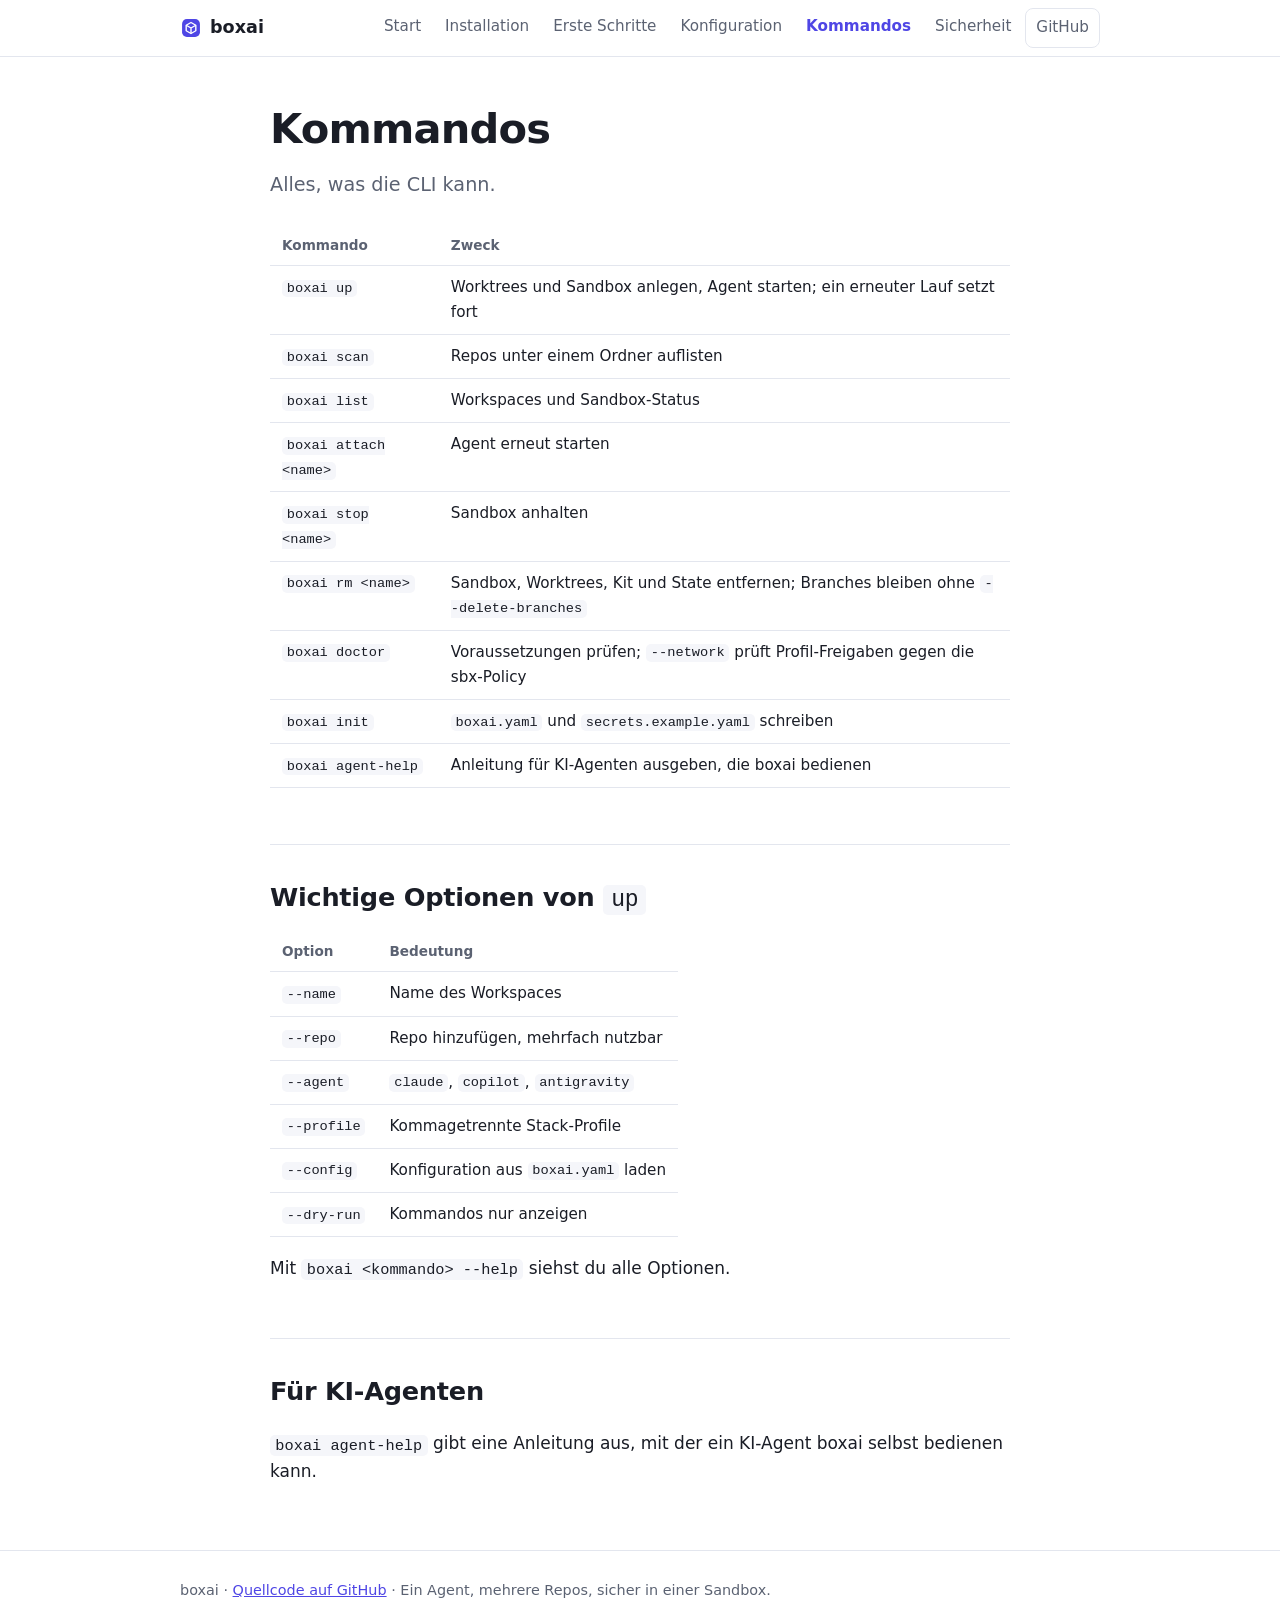
==== docs/commands.html @ be82b008 "Webseite: Getting Started, Installation, Konfiguration, Befehle, Sicherheit Co-Authored-By: Claude S" ====
<!doctype html>
<html lang="de">
<head>
<meta charset="utf-8">
<meta name="viewport" content="width=device-width, initial-scale=1">
<title>Kommandos · boxai</title>
<meta name="description" content="Alle boxai-Kommandos im Überblick.">
<link rel="icon" href="favicon.svg" type="image/svg+xml">
<link rel="stylesheet" href="style.css">
</head>
<body>
<header class="top"><div class="wrap bar">
<a class="brand" href="index.html"><svg width="22" height="22" viewBox="0 0 32 32" aria-hidden="true"><use href="favicon.svg#i"/></svg>boxai</a>
<nav><a href="index.html">Start</a><a href="installation.html">Installation</a><a href="getting-started.html">Erste Schritte</a><a href="configuration.html">Konfiguration</a><a href="commands.html" aria-current="page">Kommandos</a><a href="security.html">Sicherheit</a><a class="gh" href="https://github.com/feierabendgewitter/boxai">GitHub</a></nav>
</div></header>
<main class="wrap doc"><h1>Kommandos</h1><p class="lead">Alles, was die CLI kann.</p>
<table><tr><th>Kommando</th><th>Zweck</th></tr><tr><td><code>boxai up</code></td><td>Worktrees und Sandbox anlegen, Agent starten; ein erneuter Lauf setzt fort</td></tr><tr><td><code>boxai scan</code></td><td>Repos unter einem Ordner auflisten</td></tr><tr><td><code>boxai list</code></td><td>Workspaces und Sandbox-Status</td></tr><tr><td><code>boxai attach &lt;name&gt;</code></td><td>Agent erneut starten</td></tr><tr><td><code>boxai stop &lt;name&gt;</code></td><td>Sandbox anhalten</td></tr><tr><td><code>boxai rm &lt;name&gt;</code></td><td>Sandbox, Worktrees, Kit und State entfernen; Branches bleiben ohne <code>--delete-branches</code></td></tr><tr><td><code>boxai doctor</code></td><td>Voraussetzungen prüfen; <code>--network</code> prüft Profil-Freigaben gegen die sbx-Policy</td></tr><tr><td><code>boxai init</code></td><td><code>boxai.yaml</code> und <code>secrets.example.yaml</code> schreiben</td></tr><tr><td><code>boxai agent-help</code></td><td>Anleitung für KI-Agenten ausgeben, die boxai bedienen</td></tr></table>
<h2>Wichtige Optionen von <code>up</code></h2>
<table>
<tr><th>Option</th><th>Bedeutung</th></tr>
<tr><td><code>--name</code></td><td>Name des Workspaces</td></tr>
<tr><td><code>--repo</code></td><td>Repo hinzufügen, mehrfach nutzbar</td></tr>
<tr><td><code>--agent</code></td><td><code>claude</code>, <code>copilot</code>, <code>antigravity</code></td></tr>
<tr><td><code>--profile</code></td><td>Kommagetrennte Stack-Profile</td></tr>
<tr><td><code>--config</code></td><td>Konfiguration aus <code>boxai.yaml</code> laden</td></tr>
<tr><td><code>--dry-run</code></td><td>Kommandos nur anzeigen</td></tr>
</table>
<p>Mit <code>boxai &lt;kommando&gt; --help</code> siehst du alle Optionen.</p>
<h2>Für KI-Agenten</h2>
<p><code>boxai agent-help</code> gibt eine Anleitung aus, mit der ein KI-Agent boxai selbst bedienen kann.</p>
</main>
<footer><div class="wrap">boxai · <a href="https://github.com/feierabendgewitter/boxai">Quellcode auf GitHub</a> · Ein Agent, mehrere Repos, sicher in einer Sandbox.</div></footer>
</body>
</html>
---- docs/style.css ----
:root{--bg:#fff;--fg:#1a1d26;--mut:#5b6272;--line:#e3e6ee;--soft:#f5f6fa;--acc:#4f46e5;--acc2:#06b6d4;--code:#0f1220;--codefg:#e6e8f2;--note:#fff7e0;--noteb:#e8c35a}
@media (prefers-color-scheme:dark){:root{--bg:#0e1019;--fg:#e8eaf2;--mut:#9aa1b5;--line:#252a3a;--soft:#161a27;--acc:#8b86ff;--acc2:#22d3ee;--code:#080a12;--note:#2a2410;--noteb:#8a7220}}
*{box-sizing:border-box}
html{scroll-behavior:smooth}
body{margin:0;background:var(--bg);color:var(--fg);font:17px/1.65 system-ui,-apple-system,"Segoe UI",Roboto,sans-serif}
.wrap{max-width:960px;margin:0 auto;padding:0 20px}
a{color:var(--acc)}
code{font:.9em ui-monospace,SFMono-Regular,Menlo,monospace;background:var(--soft);padding:.1em .35em;border-radius:5px}
pre{background:var(--code);color:var(--codefg);border-radius:10px;padding:16px 18px;overflow-x:auto;line-height:1.5}
pre code{background:none;padding:0;color:inherit;font-size:.88rem}
.top{position:sticky;top:0;z-index:5;background:color-mix(in srgb,var(--bg) 88%,transparent);backdrop-filter:blur(8px);border-bottom:1px solid var(--line)}
.bar{display:flex;align-items:center;justify-content:space-between;gap:16px;min-height:56px;flex-wrap:wrap}
.brand{display:flex;align-items:center;gap:8px;font-weight:700;font-size:1.1rem;color:var(--fg);text-decoration:none}
nav{display:flex;gap:4px;flex-wrap:wrap}
nav a{padding:6px 10px;border-radius:8px;color:var(--mut);text-decoration:none;font-size:.95rem}
nav a:hover{background:var(--soft);color:var(--fg)}
nav a[aria-current]{color:var(--acc);font-weight:600}
nav a.gh{border:1px solid var(--line)}
.hero{padding:72px 0 48px;background:radial-gradient(900px 340px at 70% -10%,color-mix(in srgb,var(--acc) 18%,transparent),transparent)}
.eyebrow{color:var(--acc);font-weight:600;font-size:.85rem;letter-spacing:.06em;text-transform:uppercase;margin:0 0 12px}
h1{font-size:clamp(2rem,5vw,3.4rem);line-height:1.15;margin:0 0 16px;letter-spacing:-.02em}
.accent{background:linear-gradient(90deg,var(--acc),var(--acc2));-webkit-background-clip:text;background-clip:text;color:transparent}
.lead{font-size:1.2rem;color:var(--mut);max-width:680px;margin:0 0 24px}
.cta{display:flex;gap:12px;flex-wrap:wrap;margin-bottom:36px}
.btn{display:inline-block;padding:10px 20px;border-radius:10px;border:1px solid var(--line);color:var(--fg);text-decoration:none;font-weight:600}
.btn:hover{background:var(--soft)}
.btn.primary{background:var(--acc);border-color:var(--acc);color:#fff}
.btn.primary:hover{filter:brightness(1.1)}
.term pre{box-shadow:0 12px 40px rgba(0,0,0,.18);margin:0}
.term .c{color:#8b86ff}.term .ok{color:#4ade80}.term .d{color:#7d849a}
h2{font-size:1.6rem;margin:2.2em 0 .5em;letter-spacing:-.01em}
h3{font-size:1.15rem;margin:1.6em 0 .4em}
.feat h2,.how h2{margin-top:56px}
.grid{display:grid;grid-template-columns:repeat(auto-fit,minmax(270px,1fr));gap:16px}
.grid article{border:1px solid var(--line);border-radius:14px;padding:20px;background:var(--soft)}
.grid h3{margin:0 0 6px}.grid p{margin:0;color:var(--mut);font-size:.97rem}
.steps{list-style:none;counter-reset:s;padding:0;display:grid;grid-template-columns:repeat(auto-fit,minmax(200px,1fr));gap:16px}
.steps li{counter-increment:s;border-left:3px solid var(--acc);padding:4px 0 4px 16px;display:flex;flex-direction:column}
.steps li::before{content:counter(s);color:var(--acc);font-weight:700}
.steps span{color:var(--mut);font-size:.95rem}
.band{text-align:center;margin:72px auto;padding:48px 20px;border-radius:20px;background:var(--soft);border:1px solid var(--line)}
.band h2{margin-top:0}.band .cta{justify-content:center;margin:0}
.doc{padding-top:48px;padding-bottom:48px;max-width:780px}
.doc h1{font-size:clamp(1.8rem,4vw,2.6rem)}
.doc h2{border-top:1px solid var(--line);padding-top:1.2em}
table{border-collapse:collapse;width:100%;font-size:.95rem;display:block;overflow-x:auto}
th,td{text-align:left;padding:9px 12px;border-bottom:1px solid var(--line);vertical-align:top}
th{color:var(--mut);font-weight:600;font-size:.85rem}
.note{background:var(--note);border:1px solid var(--noteb);border-radius:10px;padding:14px 18px;margin:24px 0}
.next{margin-top:40px;font-weight:600}
footer{border-top:1px solid var(--line);padding:28px 0;color:var(--mut);font-size:.9rem}
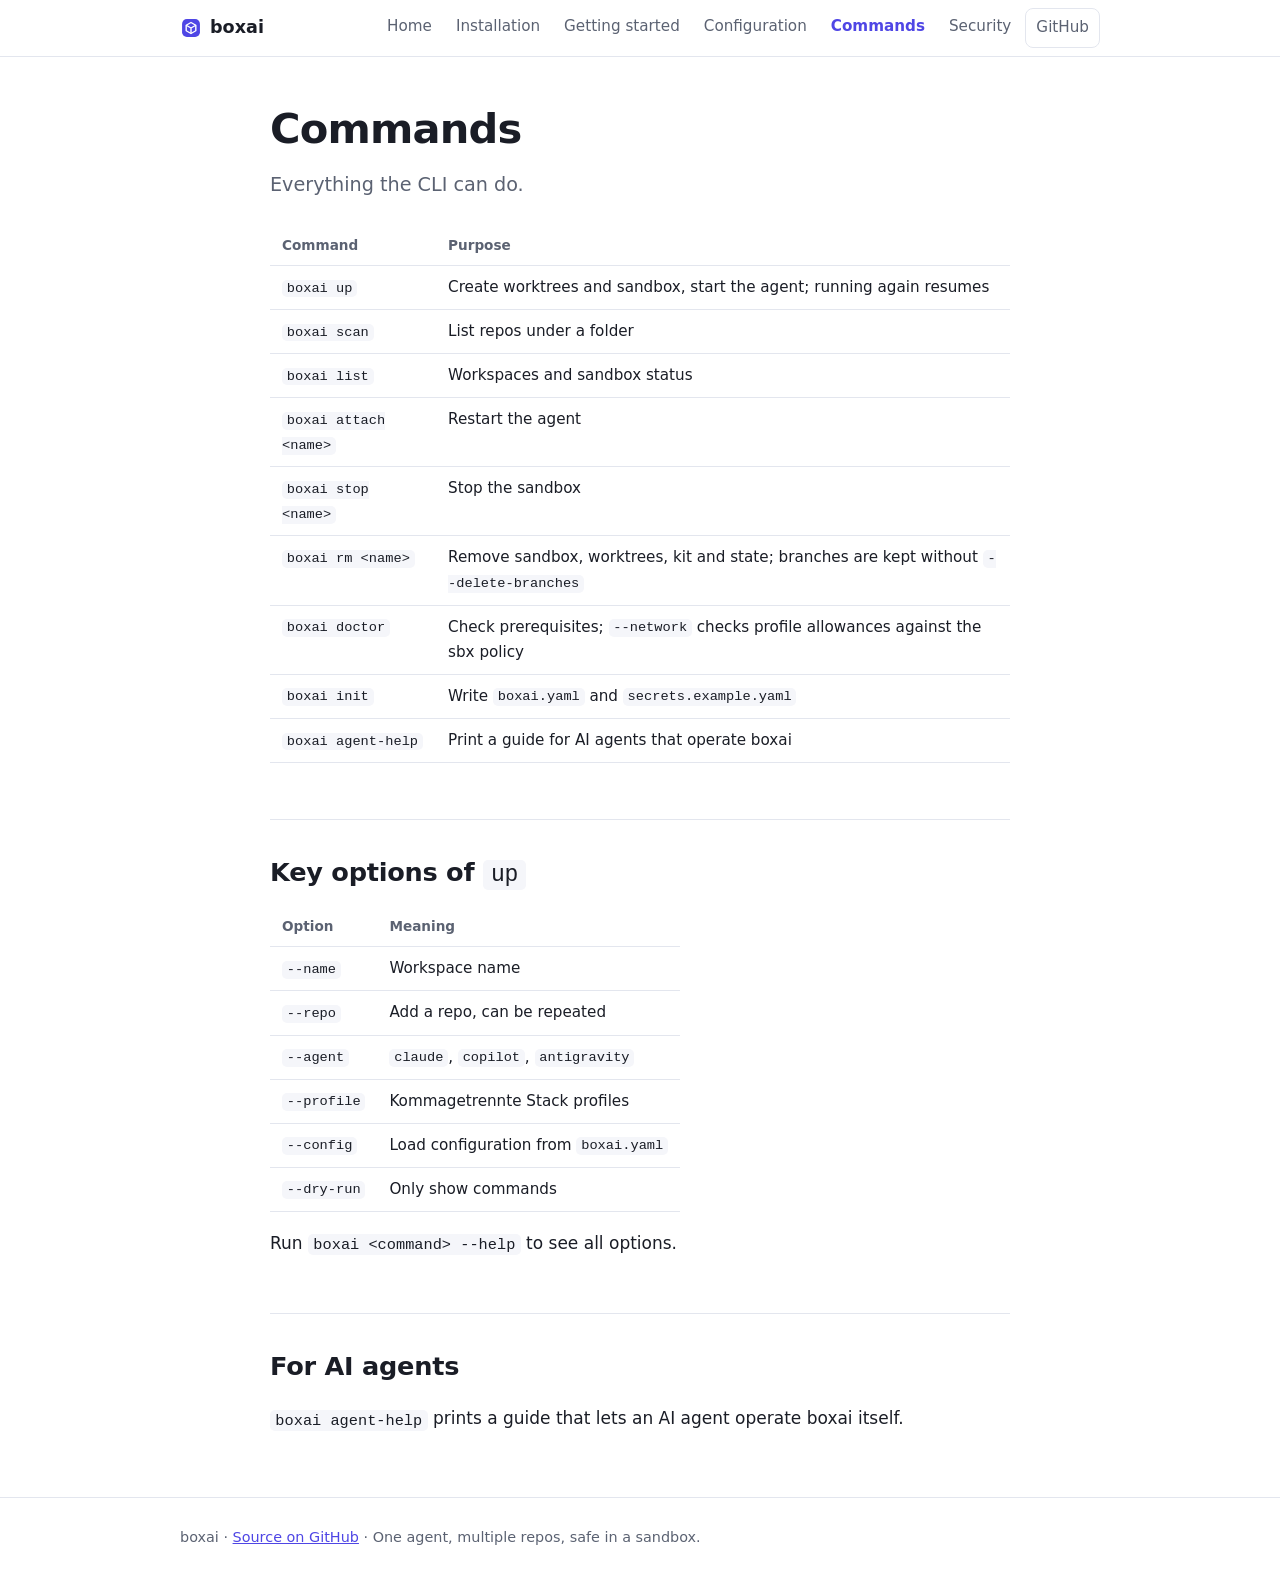
==== commit 11e14e6e: "Webseite ins Englische übersetzt Co-Authored-By: Claude Sonnet 5.5 <noreply@anthropic.com> Claude-Se" ====
--- a/docs/commands.html
+++ b/docs/commands.html
@@ -1,34 +1,34 @@
 <!doctype html>
-<html lang="de">
+<html lang="en">
 <head>
 <meta charset="utf-8">
 <meta name="viewport" content="width=device-width, initial-scale=1">
-<title>Kommandos · boxai</title>
-<meta name="description" content="Alle boxai-Kommandos im Überblick.">
+<title>Commands · boxai</title>
+<meta name="description" content="All boxai commands at a glance.">
 <link rel="icon" href="favicon.svg" type="image/svg+xml">
 <link rel="stylesheet" href="style.css">
 </head>
 <body>
 <header class="top"><div class="wrap bar">
 <a class="brand" href="index.html"><svg width="22" height="22" viewBox="0 0 32 32" aria-hidden="true"><use href="favicon.svg#i"/></svg>boxai</a>
-<nav><a href="index.html">Start</a><a href="installation.html">Installation</a><a href="getting-started.html">Erste Schritte</a><a href="configuration.html">Konfiguration</a><a href="commands.html" aria-current="page">Kommandos</a><a href="security.html">Sicherheit</a><a class="gh" href="https://github.com/feierabendgewitter/boxai">GitHub</a></nav>
+<nav><a href="index.html">Home</a><a href="installation.html">Installation</a><a href="getting-started.html">Getting started</a><a href="configuration.html">Configuration</a><a href="commands.html" aria-current="page">Commands</a><a href="security.html">Security</a><a class="gh" href="https://github.com/feierabendgewitter/boxai">GitHub</a></nav>
 </div></header>
-<main class="wrap doc"><h1>Kommandos</h1><p class="lead">Alles, was die CLI kann.</p>
-<table><tr><th>Kommando</th><th>Zweck</th></tr><tr><td><code>boxai up</code></td><td>Worktrees und Sandbox anlegen, Agent starten; ein erneuter Lauf setzt fort</td></tr><tr><td><code>boxai scan</code></td><td>Repos unter einem Ordner auflisten</td></tr><tr><td><code>boxai list</code></td><td>Workspaces und Sandbox-Status</td></tr><tr><td><code>boxai attach &lt;name&gt;</code></td><td>Agent erneut starten</td></tr><tr><td><code>boxai stop &lt;name&gt;</code></td><td>Sandbox anhalten</td></tr><tr><td><code>boxai rm &lt;name&gt;</code></td><td>Sandbox, Worktrees, Kit und State entfernen; Branches bleiben ohne <code>--delete-branches</code></td></tr><tr><td><code>boxai doctor</code></td><td>Voraussetzungen prüfen; <code>--network</code> prüft Profil-Freigaben gegen die sbx-Policy</td></tr><tr><td><code>boxai init</code></td><td><code>boxai.yaml</code> und <code>secrets.example.yaml</code> schreiben</td></tr><tr><td><code>boxai agent-help</code></td><td>Anleitung für KI-Agenten ausgeben, die boxai bedienen</td></tr></table>
-<h2>Wichtige Optionen von <code>up</code></h2>
+<main class="wrap doc"><h1>Commands</h1><p class="lead">Everything the CLI can do.</p>
+<table><tr><th>Command</th><th>Purpose</th></tr><tr><td><code>boxai up</code></td><td>Create worktrees and sandbox, start the agent; running again resumes</td></tr><tr><td><code>boxai scan</code></td><td>List repos under a folder</td></tr><tr><td><code>boxai list</code></td><td>Workspaces and sandbox status</td></tr><tr><td><code>boxai attach &lt;name&gt;</code></td><td>Restart the agent</td></tr><tr><td><code>boxai stop &lt;name&gt;</code></td><td>Stop the sandbox</td></tr><tr><td><code>boxai rm &lt;name&gt;</code></td><td>Remove sandbox, worktrees, kit and state; branches are kept without <code>--delete-branches</code></td></tr><tr><td><code>boxai doctor</code></td><td>Check prerequisites; <code>--network</code> checks profile allowances against the sbx policy</td></tr><tr><td><code>boxai init</code></td><td>Write <code>boxai.yaml</code> and <code>secrets.example.yaml</code></td></tr><tr><td><code>boxai agent-help</code></td><td>Print a guide for AI agents that operate boxai</td></tr></table>
+<h2>Key options of <code>up</code></h2>
 <table>
-<tr><th>Option</th><th>Bedeutung</th></tr>
-<tr><td><code>--name</code></td><td>Name des Workspaces</td></tr>
-<tr><td><code>--repo</code></td><td>Repo hinzufügen, mehrfach nutzbar</td></tr>
+<tr><th>Option</th><th>Meaning</th></tr>
+<tr><td><code>--name</code></td><td>Workspace name</td></tr>
+<tr><td><code>--repo</code></td><td>Add a repo, can be repeated</td></tr>
 <tr><td><code>--agent</code></td><td><code>claude</code>, <code>copilot</code>, <code>antigravity</code></td></tr>
-<tr><td><code>--profile</code></td><td>Kommagetrennte Stack-Profile</td></tr>
-<tr><td><code>--config</code></td><td>Konfiguration aus <code>boxai.yaml</code> laden</td></tr>
-<tr><td><code>--dry-run</code></td><td>Kommandos nur anzeigen</td></tr>
+<tr><td><code>--profile</code></td><td>Kommagetrennte Stack profiles</td></tr>
+<tr><td><code>--config</code></td><td>Load configuration from <code>boxai.yaml</code></td></tr>
+<tr><td><code>--dry-run</code></td><td>Only show commands</td></tr>
 </table>
-<p>Mit <code>boxai &lt;kommando&gt; --help</code> siehst du alle Optionen.</p>
-<h2>Für KI-Agenten</h2>
-<p><code>boxai agent-help</code> gibt eine Anleitung aus, mit der ein KI-Agent boxai selbst bedienen kann.</p>
+<p>Run <code>boxai &lt;command&gt; --help</code> to see all options.</p>
+<h2>For AI agents</h2>
+<p><code>boxai agent-help</code> prints a guide that lets an AI agent operate boxai itself.</p>
 </main>
-<footer><div class="wrap">boxai · <a href="https://github.com/feierabendgewitter/boxai">Quellcode auf GitHub</a> · Ein Agent, mehrere Repos, sicher in einer Sandbox.</div></footer>
+<footer><div class="wrap">boxai · <a href="https://github.com/feierabendgewitter/boxai">Source on GitHub</a> · One agent, multiple repos, safe in a sandbox.</div></footer>
 </body>
 </html>
